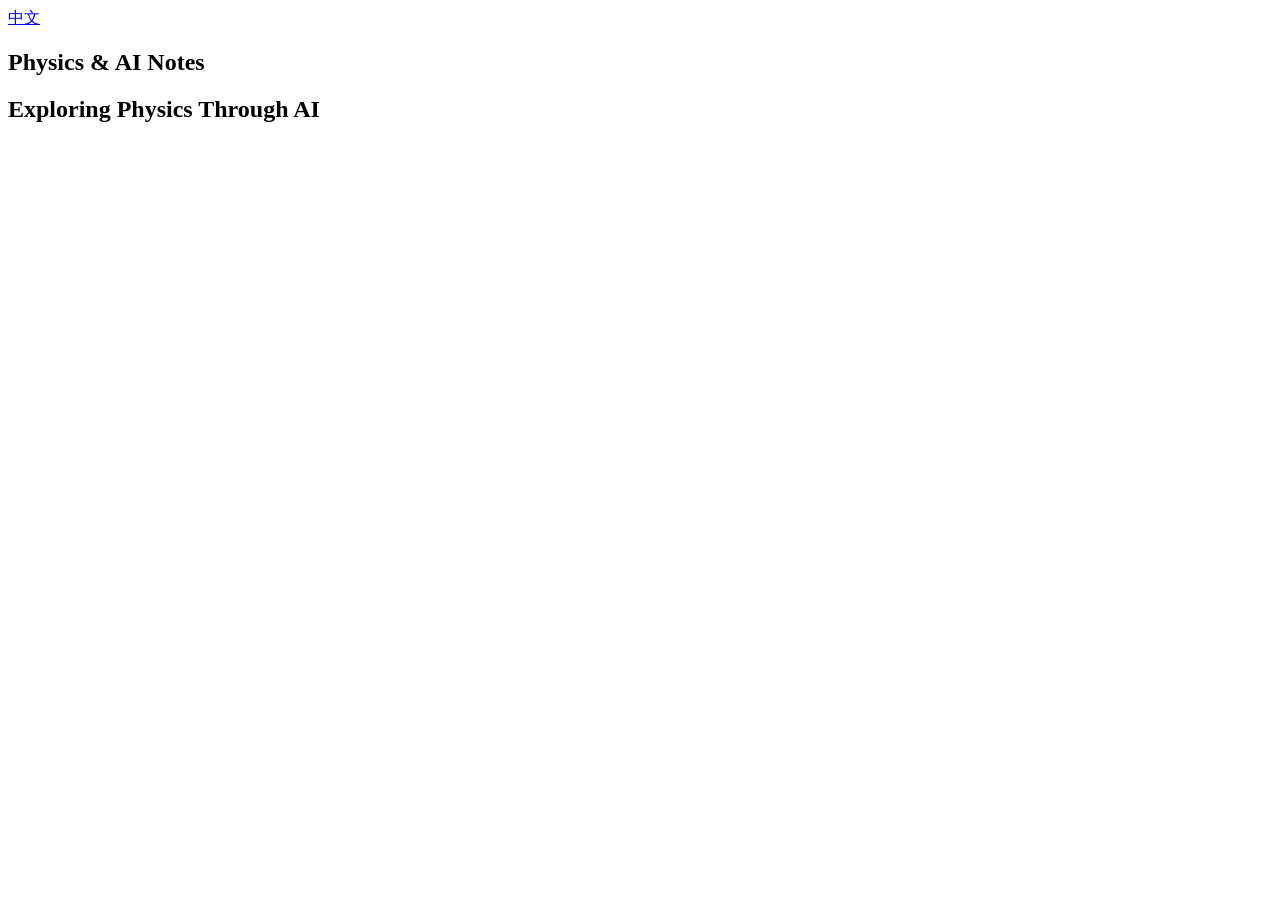
==== en/index.html @ c84230da "Create index.html" ====
<!DOCTYPE html>
<html lang="en">

<head>

<meta charset="UTF-8">

<title>
Physics & AI Notes
</title>

<link rel="stylesheet"
href="../assets/css/style.css">

</head>

<body>

<nav>

<a href="../zh/">
中文
</a>

</nav>

<section class="hero">

<h1>
Physics & AI Notes
</h1>

<h2>
Exploring Physics Through AI
</h2>

</section>

</body>

</html>
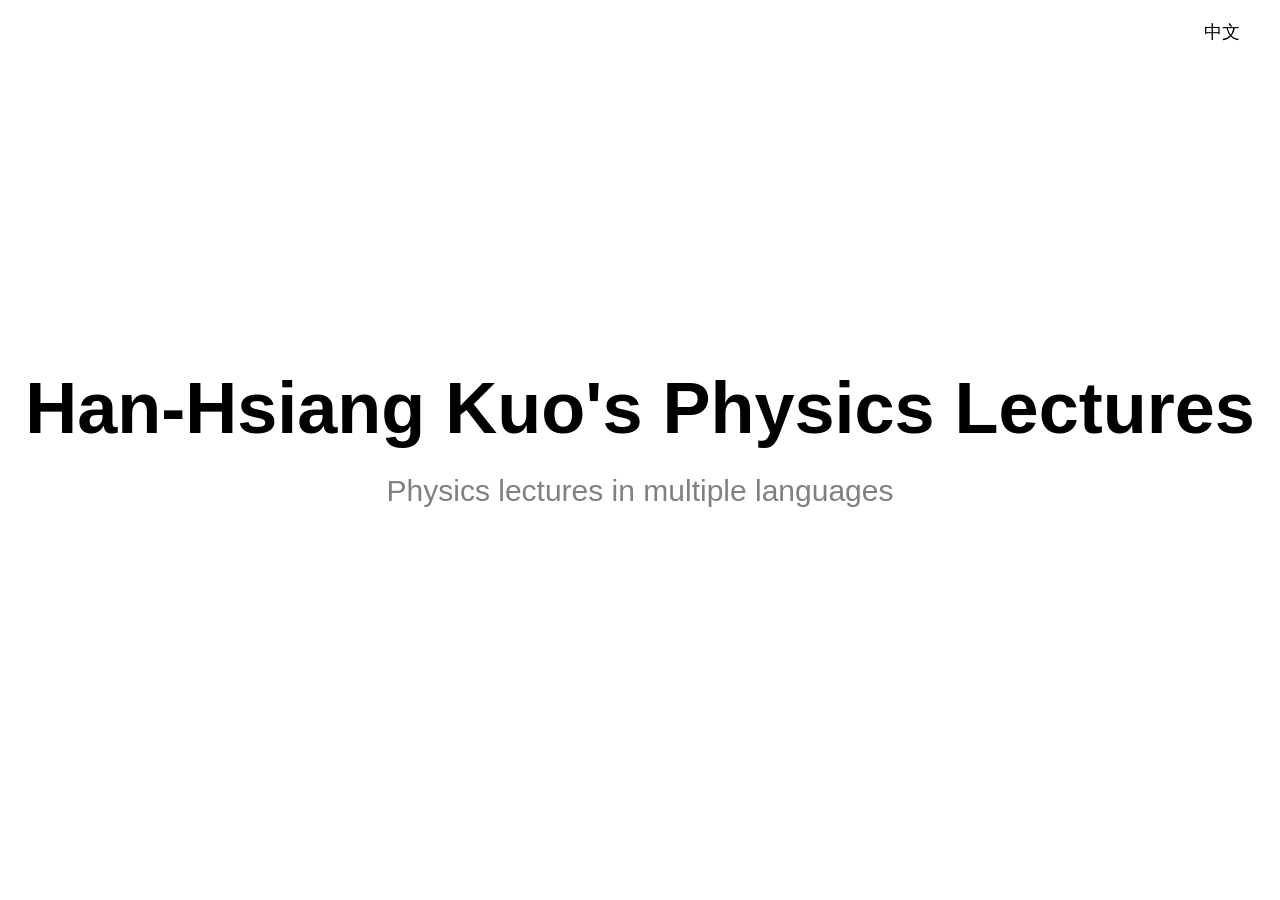
==== commit aad42af3: "Update index.html" ====
--- a/en/index.html
+++ b/en/index.html
@@ -6,7 +6,7 @@
 <meta charset="UTF-8">
 
 <title>
-Physics & AI Notes
+Han-Hsiang Kuo's Physics Lectures
 </title>
 
 <link rel="stylesheet"
@@ -27,11 +27,11 @@
 <section class="hero">
 
 <h1>
-Physics & AI Notes
+Han-Hsiang Kuo's Physics Lectures
 </h1>
 
 <h2>
-Exploring Physics Through AI
+Physics lectures in multiple languages
 </h2>
 
 </section>
--- a/assets/css/style.css
+++ b/assets/css/style.css
@@ -0,0 +1,69 @@
+body{
+
+margin:0;
+
+font-family:
+-apple-system,
+BlinkMacSystemFont,
+sans-serif;
+
+background:white;
+
+color:black;
+
+}
+
+nav{
+
+position:fixed;
+
+top:20px;
+right:40px;
+
+font-size:18px;
+
+}
+
+nav a{
+
+text-decoration:none;
+
+color:black;
+
+}
+
+.hero{
+
+height:100vh;
+
+display:flex;
+
+flex-direction:column;
+
+justify-content:center;
+
+align-items:center;
+
+text-align:center;
+
+}
+
+.hero h1{
+
+font-size:72px;
+
+font-weight:700;
+
+margin:0;
+
+}
+
+.hero h2{
+
+font-size:30px;
+
+font-weight:300;
+
+color:gray;
+
+}
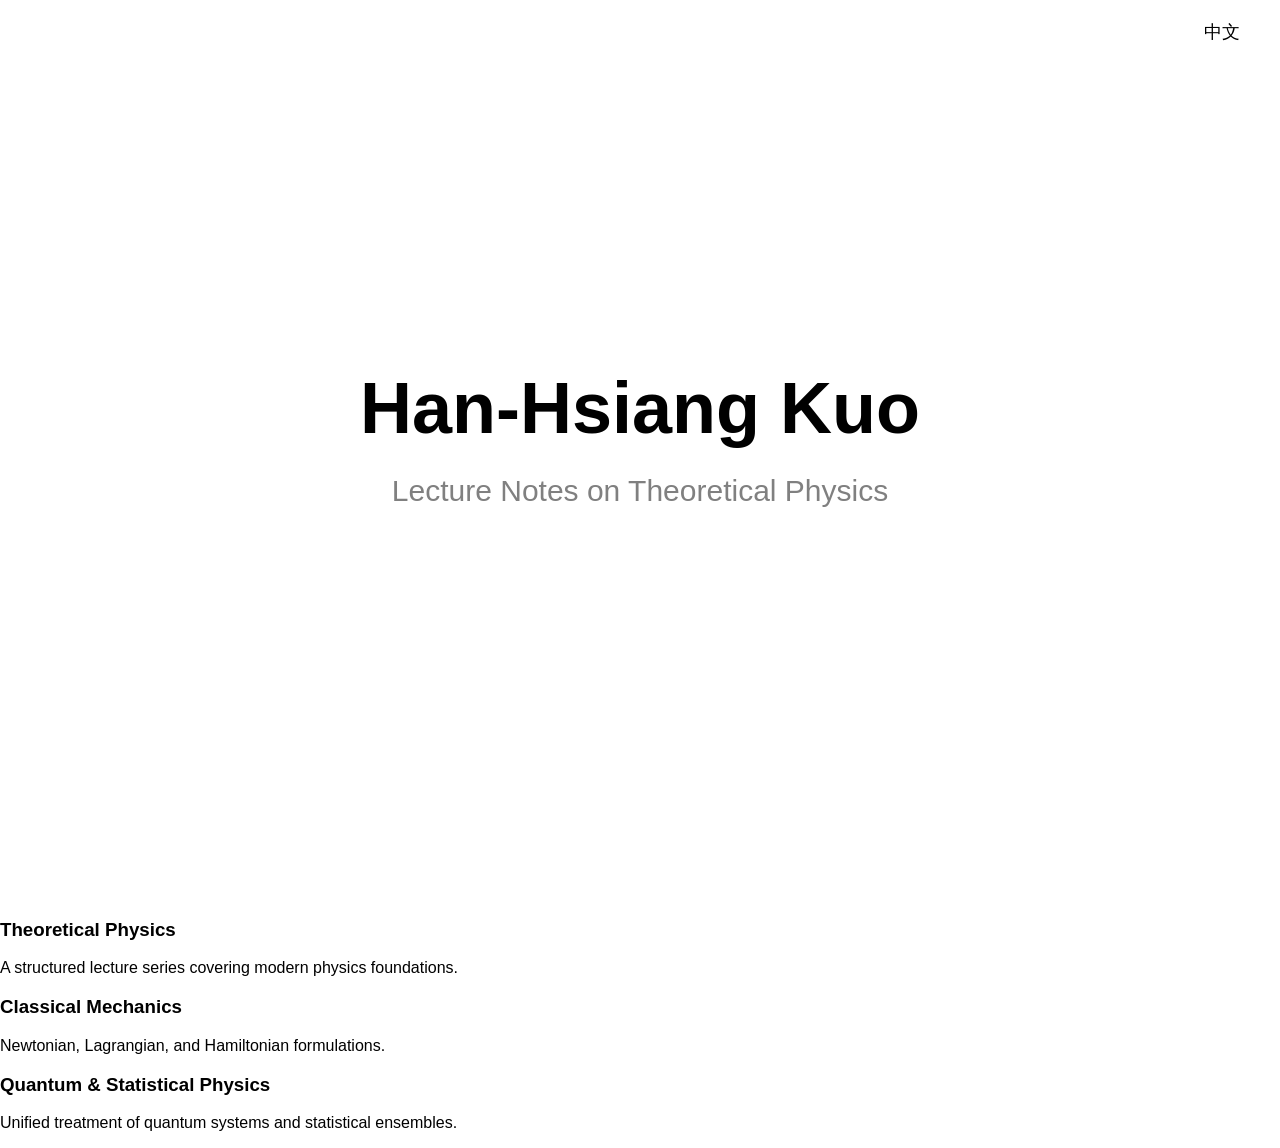
==== commit 14485965: "Update index.html" ====
--- a/en/index.html
+++ b/en/index.html
@@ -2,37 +2,45 @@
 <html lang="en">
 
 <head>
+<meta charset="UTF-8">
+<meta name="viewport" content="width=device-width, initial-scale=1">
 
-<meta charset="UTF-8">
+<title>Han-Hsiang Kuo's Physics Lectures</title>
 
-<title>
-Han-Hsiang Kuo's Physics Lectures
-</title>
-
-<link rel="stylesheet"
-href="../assets/css/style.css">
+<link rel="stylesheet" href="../assets/css/style.css">
 
 </head>
 
 <body>
 
-<nav>
-
-<a href="../zh/">
-中文
-</a>
-
+<nav class="nav">
+    <a href="../zh/">中文</a>
 </nav>
 
 <section class="hero">
 
-<h1>
-Han-Hsiang Kuo's Physics Lectures
-</h1>
+<h1>Han-Hsiang Kuo</h1>
 
-<h2>
-Physics lectures in multiple languages
-</h2>
+<h2>Lecture Notes on Theoretical Physics</h2>
+
+</section>
+
+<section class="section">
+
+<div class="card">
+    <h3>Theoretical Physics</h3>
+    <p>A structured lecture series covering modern physics foundations.</p>
+</div>
+
+<div class="card">
+    <h3>Classical Mechanics</h3>
+    <p>Newtonian, Lagrangian, and Hamiltonian formulations.</p>
+</div>
+
+<div class="card">
+    <h3>Quantum & Statistical Physics</h3>
+    <p>Unified treatment of quantum systems and statistical ensembles.</p>
+</div>
 
 </section>
 
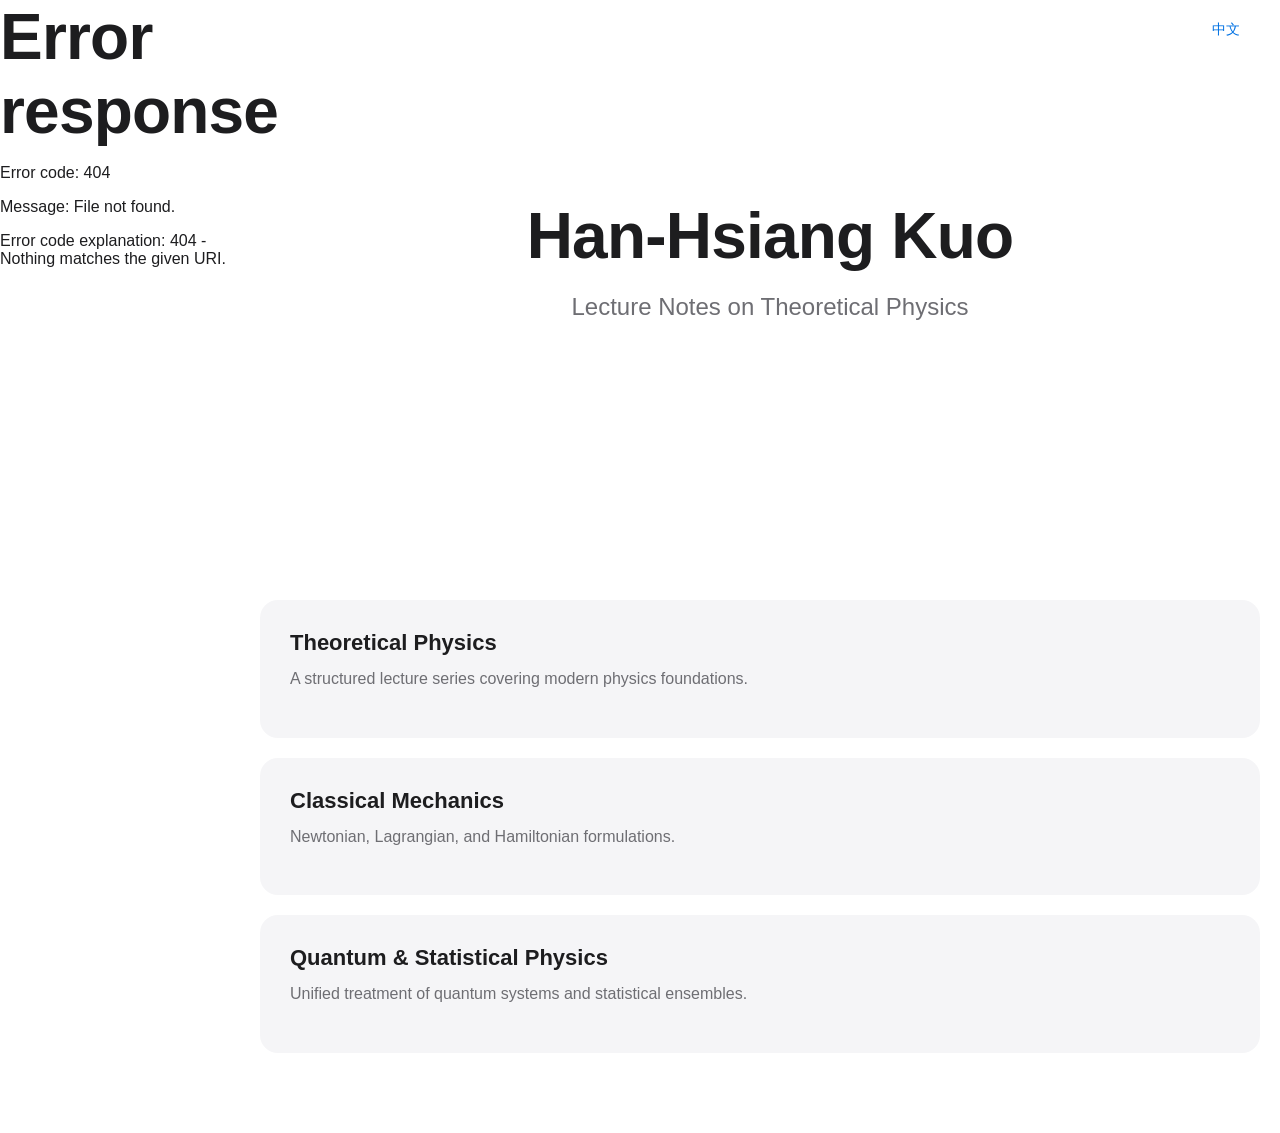
==== commit 3f9a84ed: "Update index.html" ====
--- a/en/index.html
+++ b/en/index.html
@@ -9,14 +9,66 @@
 
 <link rel="stylesheet" href="../assets/css/style.css">
 
+<style>
+
+/* =========================
+   layout shift for sidebar
+========================= */
+
+body{
+    margin:0;
+}
+
+/* sidebar container */
+#sidebar{
+    position:fixed;
+    top:0;
+    left:0;
+    width:260px;
+    height:100vh;
+}
+
+/* main content offset */
+.hero, .section{
+    padding-left:260px;
+}
+
+</style>
+
 </head>
 
 <body>
 
+<!-- =========================
+     SIDEBAR (loaded externally)
+========================= -->
+<div id="sidebar"></div>
+
+<script>
+/* =========================
+   LOAD SIDEBAR MODULE
+========================= */
+
+fetch("/PLML/assets/components/sidebar.html")
+    .then(res => res.text())
+    .then(html => {
+        document.getElementById("sidebar").innerHTML = html;
+
+        // language = English page
+        document.body.classList.add("en");
+    });
+</script>
+
+<!-- =========================
+     TOP NAV SWITCH
+========================= -->
 <nav class="nav">
     <a href="../zh/">中文</a>
 </nav>
 
+<!-- =========================
+     HERO
+========================= -->
 <section class="hero">
 
 <h1>Han-Hsiang Kuo</h1>
@@ -25,6 +77,9 @@
 
 </section>
 
+<!-- =========================
+     CONTENT
+========================= -->
 <section class="section">
 
 <div class="card">
--- a/assets/css/style.css
+++ b/assets/css/style.css
@@ -1,69 +1,171 @@
+/* =========================
+   BASE STYLE (Apple-like)
+========================= */
+
 body{
+    margin:0;
+    font-family:-apple-system,BlinkMacSystemFont,sans-serif;
+    background:#ffffff;
+    color:#1d1d1f;
+}
 
-margin:0;
+/* =========================
+   NAV (top right optional)
+========================= */
 
-font-family:
--apple-system,
-BlinkMacSystemFont,
-sans-serif;
+.nav{
+    position:fixed;
+    top:20px;
+    right:40px;
+    z-index:1000;
+}
 
-background:white;
+.nav a{
+    text-decoration:none;
+    color:#0071e3;
+    margin-left:15px;
+    font-size:14px;
+}
 
-color:black;
+/* =========================
+   HERO
+========================= */
+
+.hero{
+    height:60vh;
+    display:flex;
+    flex-direction:column;
+    justify-content:center;
+    align-items:center;
+    text-align:center;
+
+    /* important: avoid sidebar overlap */
+    padding-left:260px;
+}
+
+h1{
+    font-size:64px;
+    font-weight:600;
+    margin:0;
+    letter-spacing:-0.8px;
+}
+
+h2{
+    font-size:24px;
+    font-weight:400;
+    color:#6e6e73;
+    margin-top:20px;
+}
+
+/* =========================
+   CONTENT
+========================= */
+
+.section{
+    max-width:1000px;
+    margin:0 auto;
+    padding:60px 20px;
+    padding-left:280px;
+}
+
+.card{
+    padding:30px;
+    border-radius:18px;
+    background:#f5f5f7;
+    margin-bottom:20px;
+}
+
+.card h3{
+    margin:0;
+    font-size:22px;
+}
+
+.card p{
+    color:#6e6e73;
+    font-size:16px;
+    margin-top:10px;
+    line-height:1.6;
+}
+
+/* =========================
+   SIDEBAR (GLOBAL TP SYSTEM)
+========================= */
+
+.sidebar{
+    position:fixed;
+    top:0;
+    left:0;
+    width:260px;
+    height:100vh;
+    background:#f5f5f7;
+    border-right:1px solid #e5e5e5;
+    padding:25px 18px;
+    overflow-y:auto;
+}
+
+/* title */
+.sidebar h3{
+    font-size:15px;
+    margin-bottom:15px;
+}
+
+/* section label */
+.sidebar p{
+    font-size:11px;
+    color:#86868b;
+    margin:18px 0 8px 0;
+    letter-spacing:0.5px;
+}
+
+/* links */
+.sidebar a{
+    display:block;
+    padding:6px 0;
+    text-decoration:none;
+    color:#1d1d1f;
+    font-size:14px;
+    border-radius:6px;
+    transition:0.15s;
+}
+
+.sidebar a:hover{
+    color:#0071e3;
+    background:#e8e8ed;
+    padding-left:8px;
+}
+
+/* =========================
+   LANGUAGE SWITCH SYSTEM
+========================= */
+
+/* hidden by default */
+.lang-zh, .lang-en{
+    display:none;
+}
+
+/* show based on body class */
+body.zh .lang-zh{
+    display:block;
+}
+
+body.en .lang-en{
+    display:block;
+}
+
+/* =========================
+   RESPONSIVE (mobile)
+========================= */
+
+@media (max-width: 768px){
+
+.sidebar{
+    position:relative;
+    width:100%;
+    height:auto;
+}
+
+.hero, .section{
+    padding-left:20px;
+}
 
 }
-
-nav{
-
-position:fixed;
-
-top:20px;
-right:40px;
-
-font-size:18px;
-
-}
-
-nav a{
-
-text-decoration:none;
-
-color:black;
-
-}
-
-.hero{
-
-height:100vh;
-
-display:flex;
-
-flex-direction:column;
-
-justify-content:center;
-
-align-items:center;
-
-text-align:center;
-
-}
-
-.hero h1{
-
-font-size:72px;
-
-font-weight:700;
-
-margin:0;
-
-}
-
-.hero h2{
-
-font-size:30px;
-
-font-weight:300;
-
-color:gray;
-
-}
